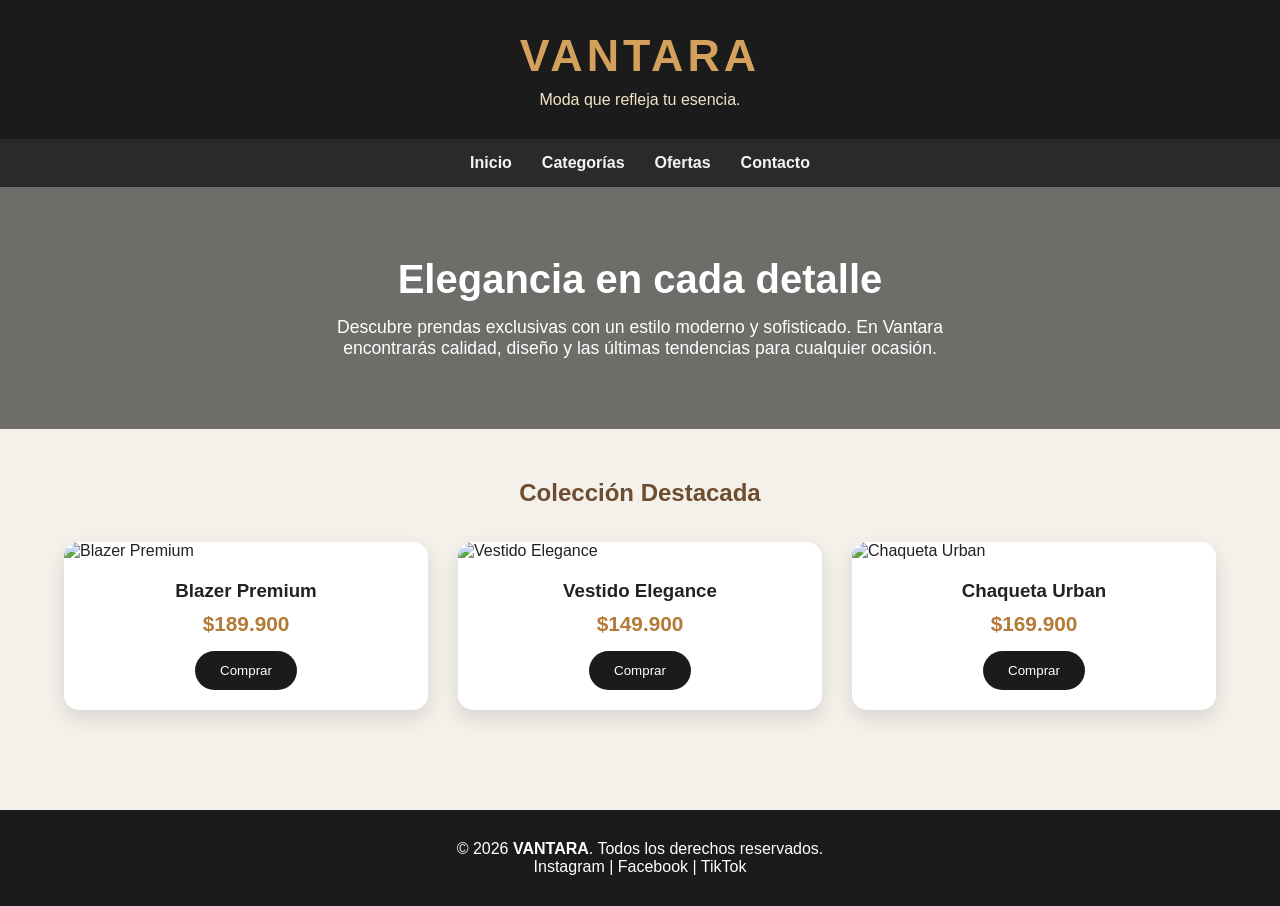
==== index.html @ 3b5fa1c0 "se crea el index inicial" ====
<!DOCTYPE html>
<html lang="es">
<head>
    <meta charset="UTF-8">
    <meta name="viewport" content="width=device-width, initial-scale=1.0">
    <title>Vantara | Tienda de Ropa Online</title>

    <style>
        *{
            margin:0;
            padding:0;
            box-sizing:border-box;
            font-family:'Segoe UI', Tahoma, Geneva, Verdana, sans-serif;
        }

        body{
            background:#f4f1eb;
            color:#222;
        }

        /* HEADER */
        header{
            background:#1b1b1b;
            color:#d4a15d;
            text-align:center;
            padding:30px;
            box-shadow:0 3px 10px rgba(0,0,0,.3);
        }

        header h1{
            font-size:2.8rem;
            letter-spacing:4px;
        }

        header p{
            color:#f2e3c6;
            margin-top:10px;
            font-size:1rem;
        }

        /* NAV */
        nav{
            background:#2a2a2a;
            padding:15px;
        }

        nav ul{
            display:flex;
            justify-content:center;
            gap:30px;
            list-style:none;
            flex-wrap:wrap;
        }

        nav a{
            color:#f5f5f5;
            text-decoration:none;
            font-weight:bold;
            transition:.3s;
        }

        nav a:hover{
            color:#d4a15d;
        }

        /* HERO */
        .hero{
            text-align:center;
            padding:70px 20px;
            background:linear-gradient(rgba(0,0,0,.55), rgba(0,0,0,.55)),
            url("https://images.unsplash.com/photo-1523381210434-271e8be1f52b?auto=format&fit=crop&w=1500&q=80");
            background-size:cover;
            background-position:center;
            color:white;
        }

        .hero h2{
            font-size:2.5rem;
            margin-bottom:15px;
        }

        .hero p{
            max-width:700px;
            margin:auto;
            font-size:1.1rem;
        }

        main{
            width:90%;
            max-width:1200px;
            margin:auto;
            padding:50px 0;
        }

        h2.titulo{
            text-align:center;
            color:#6d4c2f;
            margin-bottom:35px;
        }

        /* GRID */
        .productos{
            display:grid;
            grid-template-columns:repeat(auto-fit,minmax(280px,1fr));
            gap:30px;
        }

        article{
            background:white;
            border-radius:15px;
            overflow:hidden;
            box-shadow:0 8px 20px rgba(0,0,0,.12);
            transition:.3s;
        }

        article:hover{
            transform:translateY(-8px);
        }

        article img{
            width:100%;
            height:330px;
            object-fit:cover;
        }

        .info{
            padding:20px;
            text-align:center;
        }

        .info h3{
            margin-bottom:10px;
            color:#222;
        }

        .precio{
            font-size:1.3rem;
            color:#b47b38;
            font-weight:bold;
            margin-bottom:15px;
        }

        button{
            background:#1b1b1b;
            color:white;
            border:none;
            padding:12px 25px;
            border-radius:30px;
            cursor:pointer;
            transition:.3s;
        }

        button:hover{
            background:#b47b38;
        }

        footer{
            background:#1b1b1b;
            color:white;
            text-align:center;
            padding:30px;
            margin-top:50px;
        }

        footer a{
            color:#d4a15d;
            text-decoration:none;
            margin:0 8px;
        }

        footer a:hover{
            text-decoration:underline;
        }

        @media(max-width:768px){

            header h1{
                font-size:2.1rem;
            }

            .hero h2{
                font-size:2rem;
            }

            nav ul{
                flex-direction:column;
                gap:15px;
            }

        }
    </style>
</head>

<body>

<header>
    <h1>VANTARA</h1>
    <p>Moda que refleja tu esencia.</p>
</header>

<nav>
    <ul>
        <li><a href="#">Inicio</a></li>
        <li><a href="#">Categorías</a></li>
        <li><a href="#">Ofertas</a></li>
        <li><a href="#">Contacto</a></li>
    </ul>
</nav>

<section class="hero">
    <h2>Elegancia en cada detalle</h2>
    <p>
        Descubre prendas exclusivas con un estilo moderno y sofisticado.
        En Vantara encontrarás calidad, diseño y las últimas tendencias
        para cualquier ocasión.
    </p>
</section>

<main>

    <h2 class="titulo">Colección Destacada</h2>

    <section class="productos">

        <article>
            <img src="https://via.placeholder.com/400x500?text=Blazer+Premium" alt="Blazer Premium">

            <div class="info">
                <h3>Blazer Premium</h3>
                <p class="precio">$189.900</p>
                <button>Comprar</button>
            </div>
        </article>

        <article>
            <img src="https://via.placeholder.com/400x500?text=Vestido+Elegance" alt="Vestido Elegance">

            <div class="info">
                <h3>Vestido Elegance</h3>
                <p class="precio">$149.900</p>
                <button>Comprar</button>
            </div>
        </article>

        <article>
            <img src="https://via.placeholder.com/400x500?text=Chaqueta+Urban" alt="Chaqueta Urban">

            <div class="info">
                <h3>Chaqueta Urban</h3>
                <p class="precio">$169.900</p>
                <button>Comprar</button>
            </div>
        </article>

    </section>

</main>

<footer>
    <p>&copy; 2026 <strong>VANTARA</strong>. Todos los derechos reservados.</p>

    <p>
        Instagram |
        Facebook |
        TikTok
    </p>
</footer>

</body>
</html>
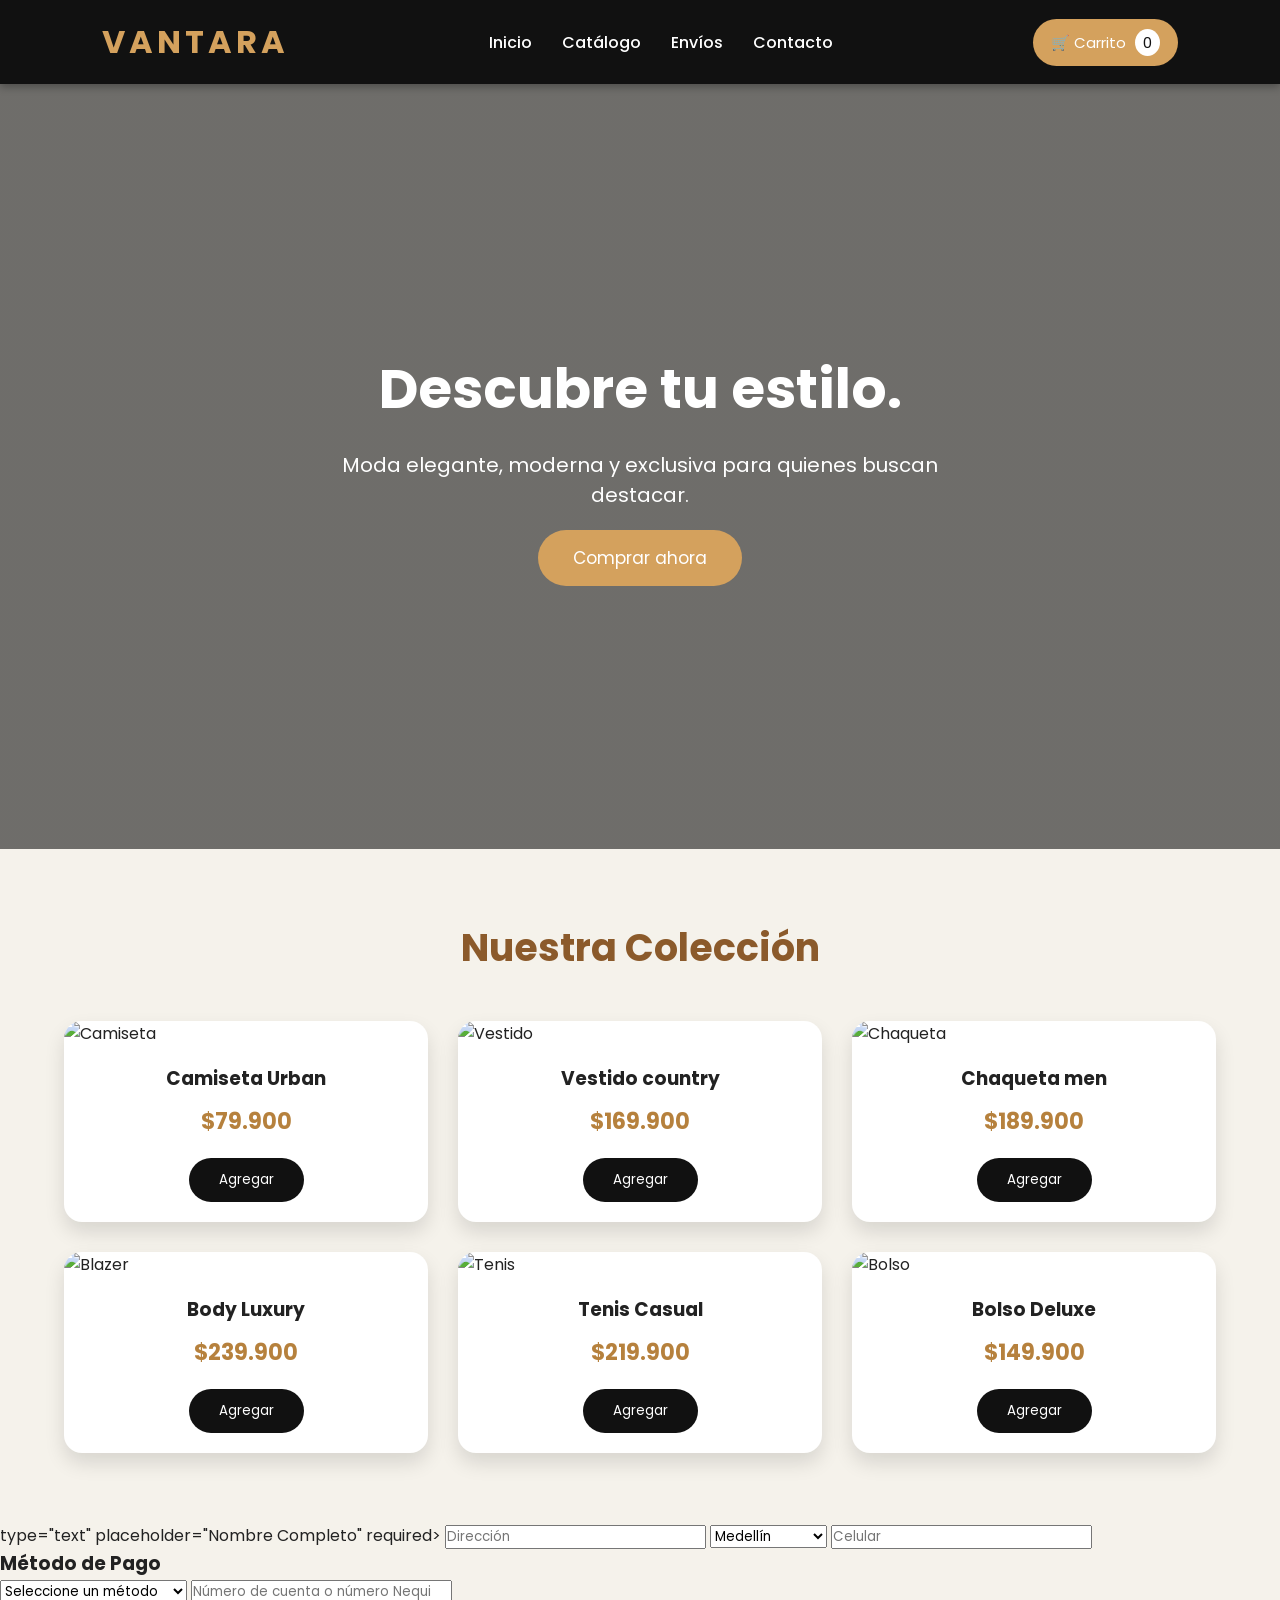
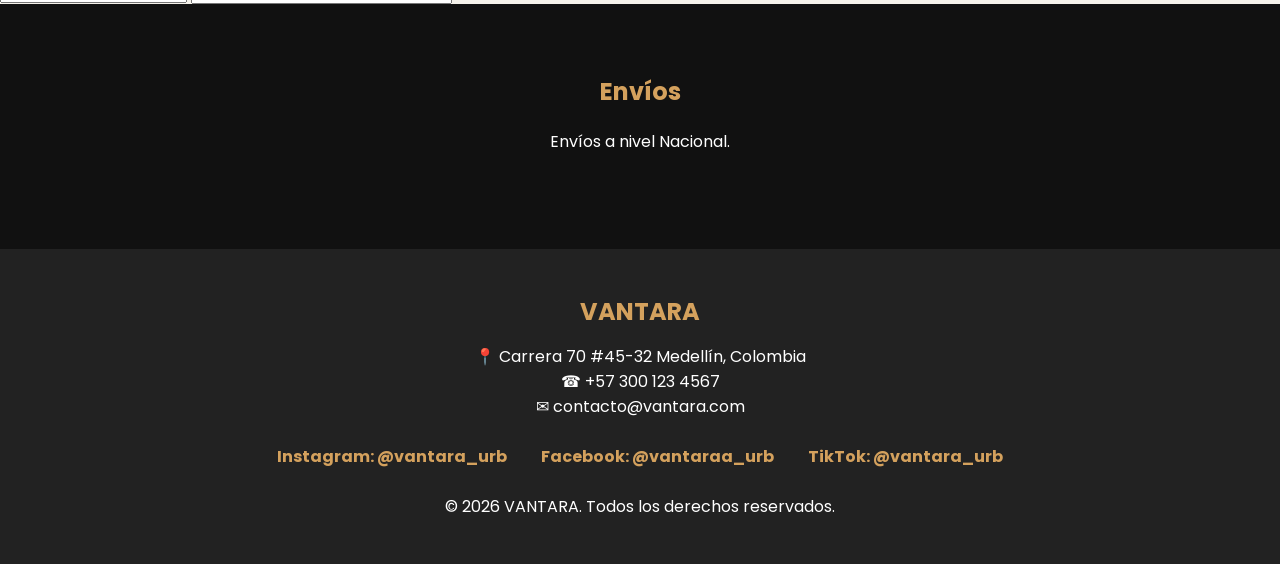
==== commit b0e8425e: "Actualización de la tienda Vantara" ====
--- a/index.html
+++ b/index.html
@@ -1,270 +1,296 @@
 <!DOCTYPE html>
 <html lang="es">
+
 <head>
     <meta charset="UTF-8">
     <meta name="viewport" content="width=device-width, initial-scale=1.0">
-    <title>Vantara | Tienda de Ropa Online</title>
-
-    <style>
-        *{
-            margin:0;
-            padding:0;
-            box-sizing:border-box;
-            font-family:'Segoe UI', Tahoma, Geneva, Verdana, sans-serif;
-        }
-
-        body{
-            background:#f4f1eb;
-            color:#222;
-        }
-
-        /* HEADER */
-        header{
-            background:#1b1b1b;
-            color:#d4a15d;
-            text-align:center;
-            padding:30px;
-            box-shadow:0 3px 10px rgba(0,0,0,.3);
-        }
-
-        header h1{
-            font-size:2.8rem;
-            letter-spacing:4px;
-        }
-
-        header p{
-            color:#f2e3c6;
-            margin-top:10px;
-            font-size:1rem;
-        }
-
-        /* NAV */
-        nav{
-            background:#2a2a2a;
-            padding:15px;
-        }
-
-        nav ul{
-            display:flex;
-            justify-content:center;
-            gap:30px;
-            list-style:none;
-            flex-wrap:wrap;
-        }
-
-        nav a{
-            color:#f5f5f5;
-            text-decoration:none;
-            font-weight:bold;
-            transition:.3s;
-        }
-
-        nav a:hover{
-            color:#d4a15d;
-        }
-
-        /* HERO */
-        .hero{
-            text-align:center;
-            padding:70px 20px;
-            background:linear-gradient(rgba(0,0,0,.55), rgba(0,0,0,.55)),
-            url("https://images.unsplash.com/photo-1523381210434-271e8be1f52b?auto=format&fit=crop&w=1500&q=80");
-            background-size:cover;
-            background-position:center;
-            color:white;
-        }
-
-        .hero h2{
-            font-size:2.5rem;
-            margin-bottom:15px;
-        }
-
-        .hero p{
-            max-width:700px;
-            margin:auto;
-            font-size:1.1rem;
-        }
-
-        main{
-            width:90%;
-            max-width:1200px;
-            margin:auto;
-            padding:50px 0;
-        }
-
-        h2.titulo{
-            text-align:center;
-            color:#6d4c2f;
-            margin-bottom:35px;
-        }
-
-        /* GRID */
-        .productos{
-            display:grid;
-            grid-template-columns:repeat(auto-fit,minmax(280px,1fr));
-            gap:30px;
-        }
-
-        article{
-            background:white;
-            border-radius:15px;
-            overflow:hidden;
-            box-shadow:0 8px 20px rgba(0,0,0,.12);
-            transition:.3s;
-        }
-
-        article:hover{
-            transform:translateY(-8px);
-        }
-
-        article img{
-            width:100%;
-            height:330px;
-            object-fit:cover;
-        }
-
-        .info{
-            padding:20px;
-            text-align:center;
-        }
-
-        .info h3{
-            margin-bottom:10px;
-            color:#222;
-        }
-
-        .precio{
-            font-size:1.3rem;
-            color:#b47b38;
-            font-weight:bold;
-            margin-bottom:15px;
-        }
-
-        button{
-            background:#1b1b1b;
-            color:white;
-            border:none;
-            padding:12px 25px;
-            border-radius:30px;
-            cursor:pointer;
-            transition:.3s;
-        }
-
-        button:hover{
-            background:#b47b38;
-        }
-
-        footer{
-            background:#1b1b1b;
-            color:white;
-            text-align:center;
-            padding:30px;
-            margin-top:50px;
-        }
-
-        footer a{
-            color:#d4a15d;
-            text-decoration:none;
-            margin:0 8px;
-        }
-
-        footer a:hover{
-            text-decoration:underline;
-        }
-
-        @media(max-width:768px){
-
-            header h1{
-                font-size:2.1rem;
-            }
-
-            .hero h2{
-                font-size:2rem;
-            }
-
-            nav ul{
-                flex-direction:column;
-                gap:15px;
-            }
-
-        }
-    </style>
+    <title>VANTARA | Moda Online</title>
+
+    <link rel="stylesheet" href="estilos.css">
+
+    <link rel="preconnect" href="https://fonts.googleapis.com">
+    <link href="https://fonts.googleapis.com/css2?family=Poppins:wght@300;500;700&display=swap" rel="stylesheet">
+
+    <script src="script.js" defer></script>
+
 </head>
 
 <body>
 
-<header>
-    <h1>VANTARA</h1>
-    <p>Moda que refleja tu esencia.</p>
-</header>
-
-<nav>
-    <ul>
-        <li><a href="#">Inicio</a></li>
-        <li><a href="#">Categorías</a></li>
-        <li><a href="#">Ofertas</a></li>
-        <li><a href="#">Contacto</a></li>
-    </ul>
-</nav>
-
-<section class="hero">
-    <h2>Elegancia en cada detalle</h2>
-    <p>
-        Descubre prendas exclusivas con un estilo moderno y sofisticado.
-        En Vantara encontrarás calidad, diseño y las últimas tendencias
-        para cualquier ocasión.
-    </p>
-</section>
-
-<main>
-
-    <h2 class="titulo">Colección Destacada</h2>
-
-    <section class="productos">
-
-        <article>
-            <img src="https://via.placeholder.com/400x500?text=Blazer+Premium" alt="Blazer Premium">
-
-            <div class="info">
-                <h3>Blazer Premium</h3>
-                <p class="precio">$189.900</p>
-                <button>Comprar</button>
-            </div>
-        </article>
-
-        <article>
-            <img src="https://via.placeholder.com/400x500?text=Vestido+Elegance" alt="Vestido Elegance">
-
-            <div class="info">
-                <h3>Vestido Elegance</h3>
-                <p class="precio">$149.900</p>
-                <button>Comprar</button>
-            </div>
-        </article>
-
-        <article>
-            <img src="https://via.placeholder.com/400x500?text=Chaqueta+Urban" alt="Chaqueta Urban">
-
-            <div class="info">
-                <h3>Chaqueta Urban</h3>
-                <p class="precio">$169.900</p>
-                <button>Comprar</button>
-            </div>
-        </article>
+    <!-- HEADER -->
+
+    <header>
+
+        <div class="logo">
+            <h1>VANTARA</h1>
+        </div>
+
+        <nav>
+
+            <a href="#">Inicio</a>
+            <a href="#catalogo">Catálogo</a>
+            <a href="#envios">Envíos</a>
+            <a href="#contacto">Contacto</a>
+
+        </nav>
+
+        <button id="btnCarrito">
+
+            🛒 Carrito
+            <span id="contador">0</span>
+
+        </button>
+
+    </header>
+
+    <!-- HERO -->
+
+    <section class="hero">
+
+        <div class="hero-texto">
+
+            <h2>Descubre tu estilo.</h2>
+
+            <p>
+
+                Moda elegante, moderna y exclusiva para quienes buscan destacar.
+
+            </p>
+
+            <a href="#catalogo">
+
+                <button>Comprar ahora</button>
+
+            </a>
+
+        </div>
 
     </section>
 
-</main>
-
-<footer>
-    <p>&copy; 2026 <strong>VANTARA</strong>. Todos los derechos reservados.</p>
-
-    <p>
-        Instagram |
-        Facebook |
-        TikTok
-    </p>
-</footer>
+    <!-- CATÁLOGO -->
+
+    <main id="catalogo">
+
+        <h2>Nuestra Colección</h2>
+
+        <section class="productos">
+
+            <!-- Producto -->
+
+            <article class="producto">
+
+                <img src="https://images.unsplash.com/photo-1521572267360-ee0c2909d518?w=600" alt="Camiseta">
+
+                <h3>Camiseta Urban</h3>
+
+                <p>$79.900</p>
+
+                <button onclick="agregarCarrito('Camiseta Urban',79900)">
+                    Agregar
+                </button>
+
+            </article>
+
+            <article class="producto">
+
+                <img src="https://images.unsplash.com/photo-1515886657613-9f3515b0c78f?w=600" alt="Vestido">
+
+                <h3>Vestido country</h3>
+
+                <p>$169.900</p>
+
+                <button onclick="agregarCarrito('Vestido country',169900)">
+                    Agregar
+                </button>
+
+            </article>
+
+            <article class="producto">
+
+                <img src="https://images.unsplash.com/photo-1541099649105-f69ad21f3246?w=600" alt="Chaqueta">
+
+                <h3>Chaqueta men</h3>
+
+                <p>$189.900</p>
+
+                <button onclick="agregarCarrito('Chaqueta men',189900)">
+                    Agregar
+                </button>
+
+            </article>
+
+            <article class="producto">
+
+                <img src="https://images.unsplash.com/photo-1496747611176-843222e1e57c?w=600" alt="Blazer">
+
+                <h3>Body Luxury</h3>
+
+                <p>$239.900</p>
+
+                <button onclick="agregarCarrito('Body Luxury',239900)">
+                    Agregar
+                </button>
+
+            </article>
+
+            <article class="producto">
+
+                <img src="https://images.unsplash.com/photo-1529139574466-a303027c1d8b?w=600" alt="Tenis">
+
+                <h3>Tenis Casual</h3>
+
+                <p>$219.900</p>
+
+                <button onclick="agregarCarrito('Tenis Casual',219900)">
+                    Agregar
+                </button>
+
+            </article>
+
+            <article class="producto">
+
+                <img src="https://images.unsplash.com/photo-1542291026-7eec264c27ff?w=600" alt="Bolso">
+
+                <h3>Bolso Deluxe</h3>
+
+                <p>$149.900</p>
+
+                <button onclick="agregarCarrito('Bolso Deluxe',149900)">
+                    Agregar
+                </button>
+
+            </article>
+
+        </section>
+
+    </main>
+
+    <!-- CARRITO -->
+
+    <aside id="carrito">
+
+        <h2>Carrito de Compras</h2>
+
+        <div id="listaCarrito"></div>
+
+        <h3>
+
+            Total:
+            <span id="total">$0</span>
+
+        </h3>
+
+        <button onclick="abrirCompra()">
+
+            Finalizar Compra
+
+        </button>
+
+    </aside>
+
+
+                    type="text"
+                    placeholder="Nombre Completo"
+                    required>
+
+                <input
+                    type="text"
+                    placeholder="Dirección">
+
+                <select>
+
+                    <option>Medellín</option>
+                    <option>Bogotá</option>
+                    <option>Cali</option>
+                    <option>Barranquilla</option>
+                    <option>Cartagena</option>
+                    <option>Pereira</option>
+                    <option>Manizales</option>
+                    <option>Bucaramanga</option>
+
+                </select>
+
+                <input
+                    type="tel"
+                    placeholder="Celular">
+
+
+<h3>Método de Pago</h3>
+
+<select id="metodoPago" required>
+    <option value="">Seleccione un método</option>
+    <option value="Tarjeta">Tarjeta Débito / Crédito</option>
+    <option value="Nequi">Nequi</option>
+    <option value="PSE">PSE</option>
+</select>
+
+<input
+    type="text"
+    id="numeroCuenta"
+    placeholder="Número de cuenta o número Nequi"
+    required>
+
+    <!-- ENVÍOS -->
+
+    <section id="envios">
+
+        <h2>Envíos</h2>
+
+        <p>
+
+            Envíos a nivel Nacional.
+
+        </p>
+
+        <ul>
+
+    </section>
+
+    <!-- FOOTER -->
+
+    <footer id="contacto">
+
+        <h2>VANTARA</h2>
+
+        <p>
+
+            📍 Carrera 70 #45-32
+
+            Medellín, Colombia
+
+        </p>
+
+        <p>
+
+            ☎ +57 300 123 4567
+
+        </p>
+
+        <p>
+
+            ✉ contacto@vantara.com
+
+        </p>
+
+        <div class="redes">
+
+            <a href="#">Instagram: @vantara_urb</a>
+
+            <a href="#">Facebook: @vantaraa_urb</a>
+
+            <a href="#">TikTok: @vantara_urb</a>
+
+        </div>
+
+        <p>
+
+            © 2026 VANTARA.
+            Todos los derechos reservados.
+
+        </p>
+
+    </footer>
 
 </body>
+
 </html>
--- a/estilos.css
+++ b/estilos.css
@@ -0,0 +1,530 @@
+/* ==========================
+   ESTILOS GENERALES
+========================== */
+
+*{
+    margin:0;
+    padding:0;
+    box-sizing:border-box;
+    font-family:'Poppins',sans-serif;
+}
+
+html{
+    scroll-behavior:smooth;
+}
+
+body{
+    background:#f5f2eb;
+    color:#222;
+}
+
+/*=========================
+HEADER
+=========================*/
+
+header{
+    width:100%;
+    background:#111;
+    color:#d4a15d;
+    display:flex;
+    justify-content:space-between;
+    align-items:center;
+    padding:18px 8%;
+    position:sticky;
+    top:0;
+    z-index:999;
+    box-shadow:0 3px 8px rgba(0,0,0,.3);
+}
+
+.logo h1{
+    letter-spacing:4px;
+    font-size:32px;
+}
+
+nav{
+    display:flex;
+    gap:30px;
+}
+
+nav a{
+    color:white;
+    text-decoration:none;
+    transition:.3s;
+    font-weight:500;
+}
+
+nav a:hover{
+    color:#d4a15d;
+}
+
+/*=========================
+BOTON CARRITO
+=========================*/
+
+#btnCarrito{
+    background:#d4a15d;
+    color:white;
+    border:none;
+    padding:12px 18px;
+    border-radius:30px;
+    cursor:pointer;
+    font-size:15px;
+    transition:.3s;
+}
+
+#btnCarrito:hover{
+    background:#b6813d;
+}
+
+#contador{
+    background:white;
+    color:#111;
+    padding:3px 8px;
+    border-radius:50%;
+    margin-left:5px;
+}
+
+/*=========================
+HERO
+=========================*/
+
+.hero{
+
+    height:85vh;
+
+    background:
+    linear-gradient(rgba(0,0,0,.55),rgba(0,0,0,.55)),
+    url("https://images.unsplash.com/photo-1441986300917-64674bd600d8?w=1600");
+
+    background-size:cover;
+    background-position:center;
+
+    display:flex;
+    justify-content:center;
+    align-items:center;
+
+    text-align:center;
+
+    color:white;
+
+}
+
+.hero h2{
+    font-size:55px;
+}
+
+.hero p{
+    margin:20px auto;
+    max-width:650px;
+    font-size:20px;
+}
+
+.hero button{
+
+    background:#d4a15d;
+    color:white;
+
+    border:none;
+
+    padding:15px 35px;
+
+    border-radius:40px;
+
+    cursor:pointer;
+
+    transition:.3s;
+
+    font-size:17px;
+
+}
+
+.hero button:hover{
+
+    transform:scale(1.05);
+
+}
+
+/*=========================
+CATALOGO
+=========================*/
+
+main{
+
+    width:90%;
+
+    margin:auto;
+
+    padding:70px 0;
+
+}
+
+main h2{
+
+    text-align:center;
+
+    margin-bottom:45px;
+
+    color:#8b5a2b;
+
+    font-size:38px;
+
+}
+
+.productos{
+
+    display:grid;
+
+    grid-template-columns:repeat(auto-fit,minmax(280px,1fr));
+
+    gap:30px;
+
+}
+
+.producto{
+
+    background:white;
+
+    border-radius:18px;
+
+    overflow:hidden;
+
+    box-shadow:0 10px 20px rgba(0,0,0,.12);
+
+    transition:.4s;
+
+}
+
+.producto:hover{
+
+    transform:translateY(-8px);
+
+}
+
+.producto img{
+
+    width:100%;
+
+    height:360px;
+
+    object-fit:cover;
+
+}
+
+.producto h3{
+
+    margin-top:18px;
+
+    text-align:center;
+
+}
+
+.producto p{
+
+    text-align:center;
+
+    color:#b6813d;
+
+    font-weight:bold;
+
+    font-size:22px;
+
+    margin:12px;
+
+}
+
+.producto button{
+
+    display:block;
+
+    margin:20px auto;
+
+    background:#111;
+
+    color:white;
+
+    border:none;
+
+    padding:12px 30px;
+
+    border-radius:30px;
+
+    cursor:pointer;
+
+    transition:.3s;
+
+}
+
+.producto button:hover{
+
+    background:#d4a15d;
+
+}
+
+/*=========================
+CARRITO
+=========================*/
+
+#carrito{
+
+    position:fixed;
+
+    top:0;
+
+    right:-420px;
+
+    width:380px;
+
+    height:100%;
+
+    background:white;
+
+    box-shadow:-5px 0 20px rgba(0,0,0,.2);
+
+    padding:25px;
+
+    overflow:auto;
+
+    transition:.4s;
+
+    z-index:1000;
+
+}
+
+#carrito h2{
+
+    margin-bottom:20px;
+
+}
+
+#listaCarrito{
+
+    margin-bottom:20px;
+
+}
+
+#carrito button{
+
+    width:100%;
+
+    padding:14px;
+
+    border:none;
+
+    background:#111;
+
+    color:white;
+
+    border-radius:10px;
+
+    cursor:pointer;
+
+}
+
+/*=========================
+MODAL
+=========================*/
+
+#modalCompra{
+
+    position:fixed;
+
+    inset:0;
+
+    background:rgba(0,0,0,.7);
+
+    display:none;
+
+    justify-content:center;
+
+    align-items:center;
+
+    z-index:2000;
+
+}
+
+.contenedorModal{
+
+    background:white;
+
+    width:500px;
+
+    max-width:90%;
+
+    padding:35px;
+
+    border-radius:15px;
+
+}
+
+.contenedorModal h2{
+
+    text-align:center;
+
+    margin-bottom:25px;
+
+}
+
+.contenedorModal form{
+
+    display:flex;
+
+    flex-direction:column;
+
+    gap:15px;
+
+}
+
+.contenedorModal input,
+.contenedorModal select{
+
+    padding:12px;
+
+    border:1px solid #ccc;
+
+    border-radius:8px;
+
+}
+
+.contenedorModal button{
+
+    padding:14px;
+
+    background:#d4a15d;
+
+    color:white;
+
+    border:none;
+
+    border-radius:8px;
+
+    cursor:pointer;
+
+}
+
+/*=========================
+ENVIOS
+=========================*/
+
+#envios{
+
+    background:#111;
+
+    color:white;
+
+    text-align:center;
+
+    padding:70px 20px;
+
+}
+
+#envios h2{
+
+    color:#d4a15d;
+
+    margin-bottom:20px;
+
+}
+
+#envios ul{
+
+    margin-top:25px;
+
+    list-style:none;
+
+    display:grid;
+
+    grid-template-columns:repeat(auto-fit,minmax(170px,1fr));
+
+    gap:10px;
+
+}
+
+/*=========================
+FOOTER
+=========================*/
+
+footer{
+
+    background:#222;
+
+    color:white;
+
+    text-align:center;
+
+    padding:45px 20px;
+
+}
+
+footer h2{
+
+    color:#d4a15d;
+
+    margin-bottom:15px;
+
+}
+
+.redes{
+
+    margin:25px 0;
+
+}
+
+.redes a{
+
+    color:#d4a15d;
+
+    margin:0 15px;
+
+    text-decoration:none;
+
+    font-weight:bold;
+
+}
+
+.redes a:hover{
+
+    text-decoration:underline;
+
+}
+
+/*=========================
+RESPONSIVE
+=========================*/
+
+@media(max-width:768px){
+
+header{
+
+flex-direction:column;
+
+gap:15px;
+
+}
+
+nav{
+
+flex-wrap:wrap;
+
+justify-content:center;
+
+}
+
+.hero h2{
+
+font-size:38px;
+
+}
+
+.hero p{
+
+font-size:18px;
+
+}
+
+#carrito{
+
+width:100%;
+
+}
+
+}
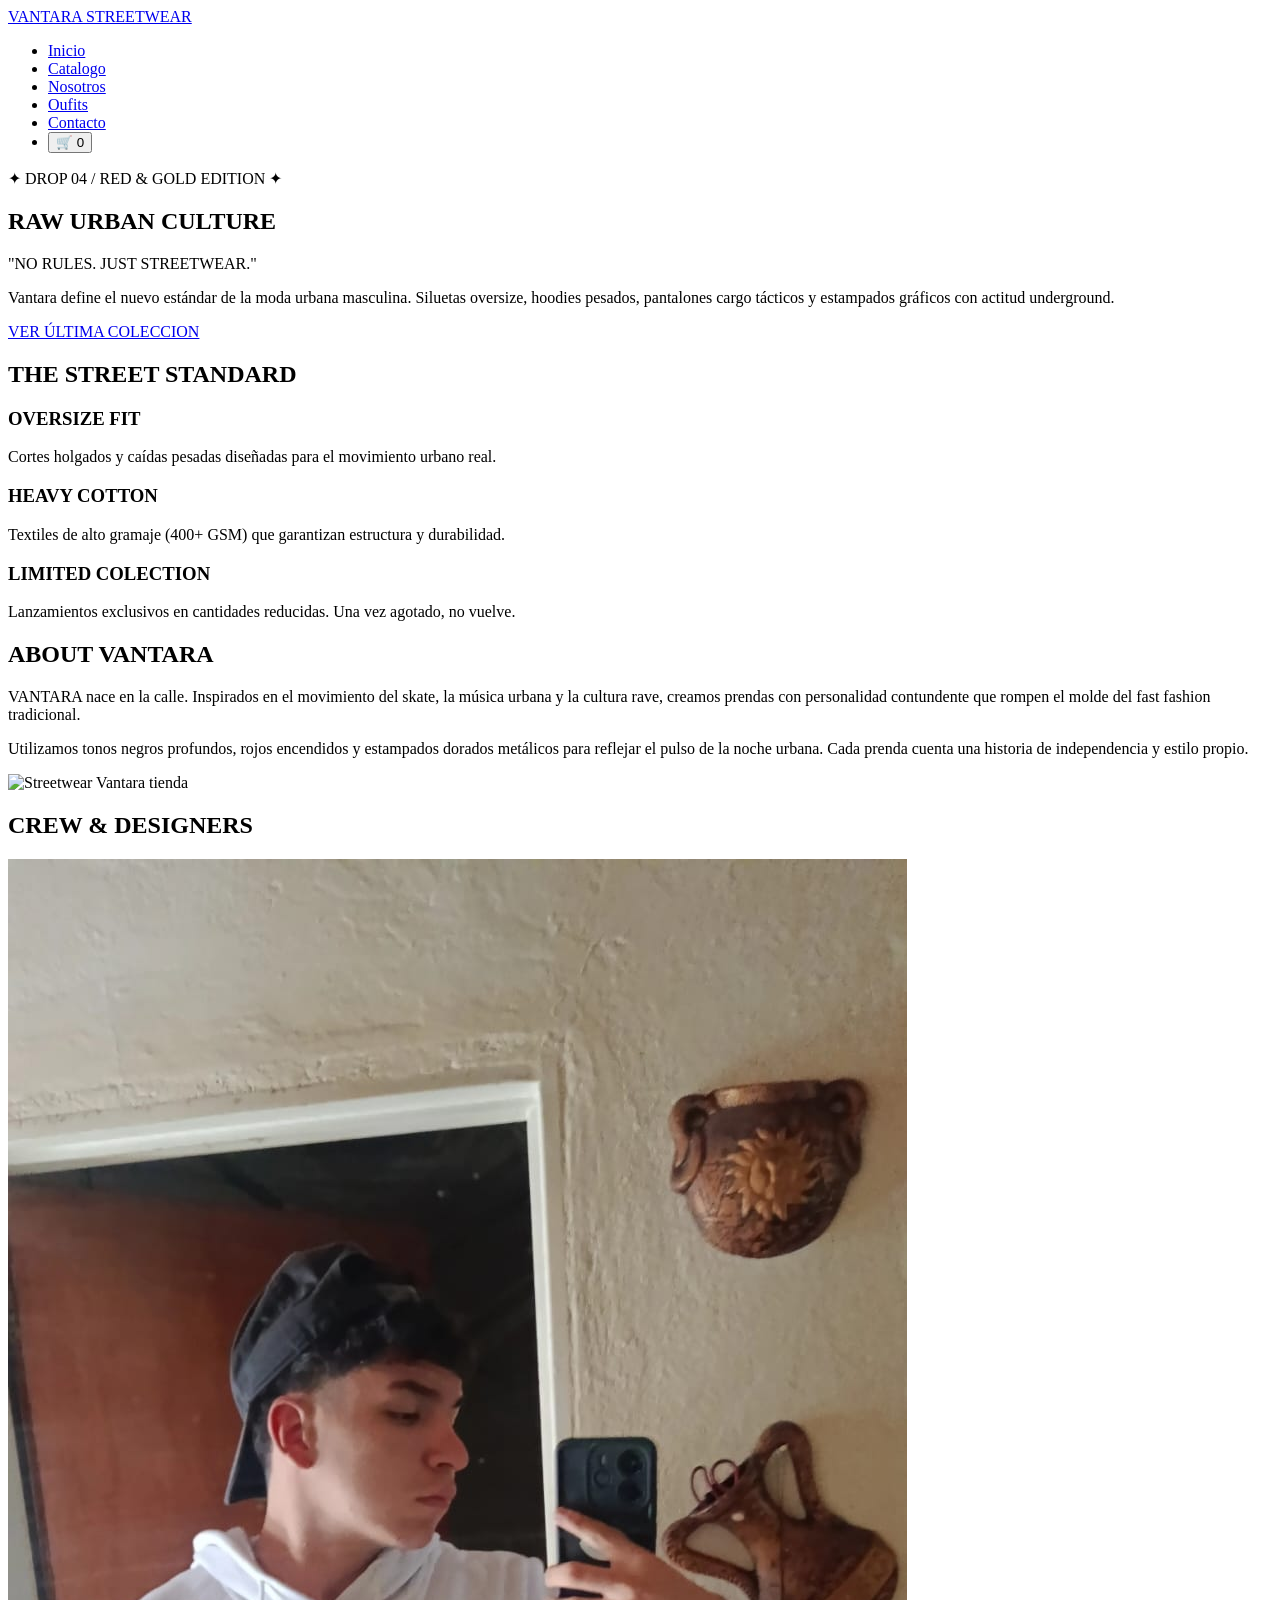
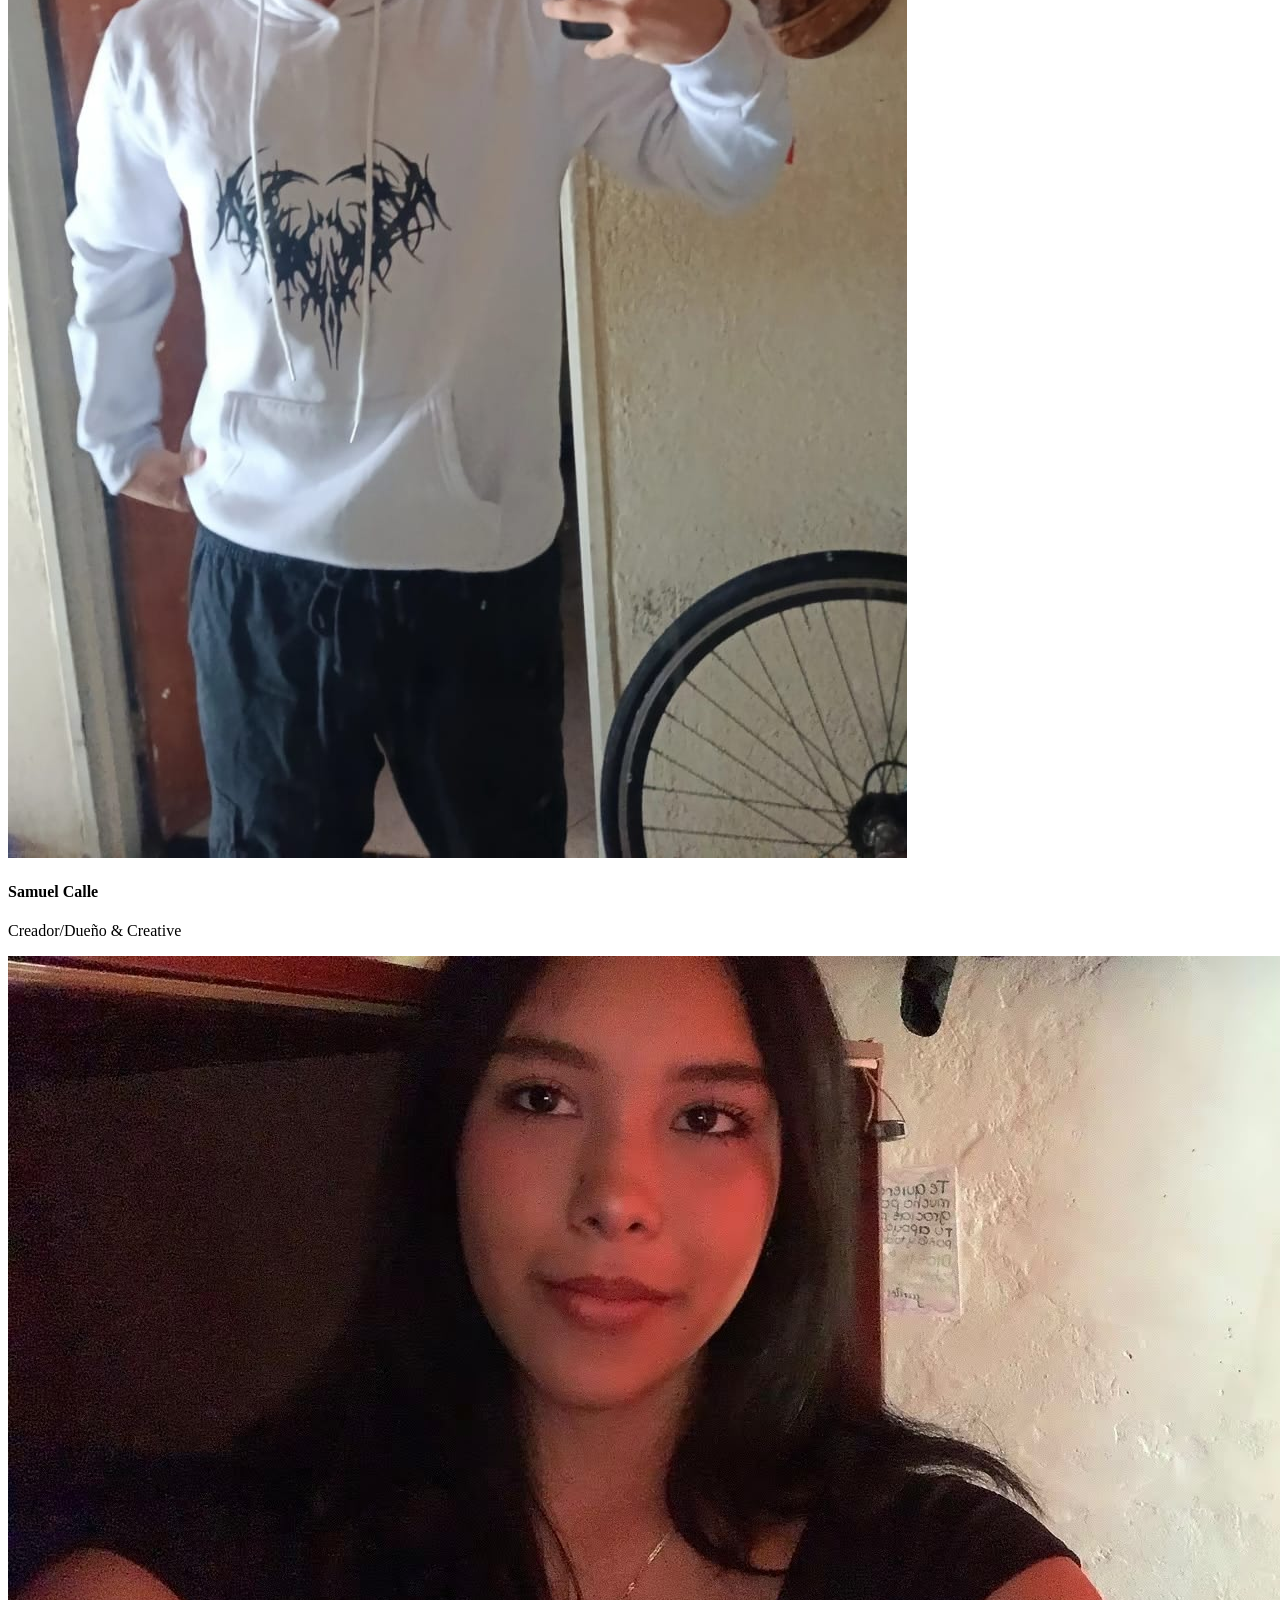
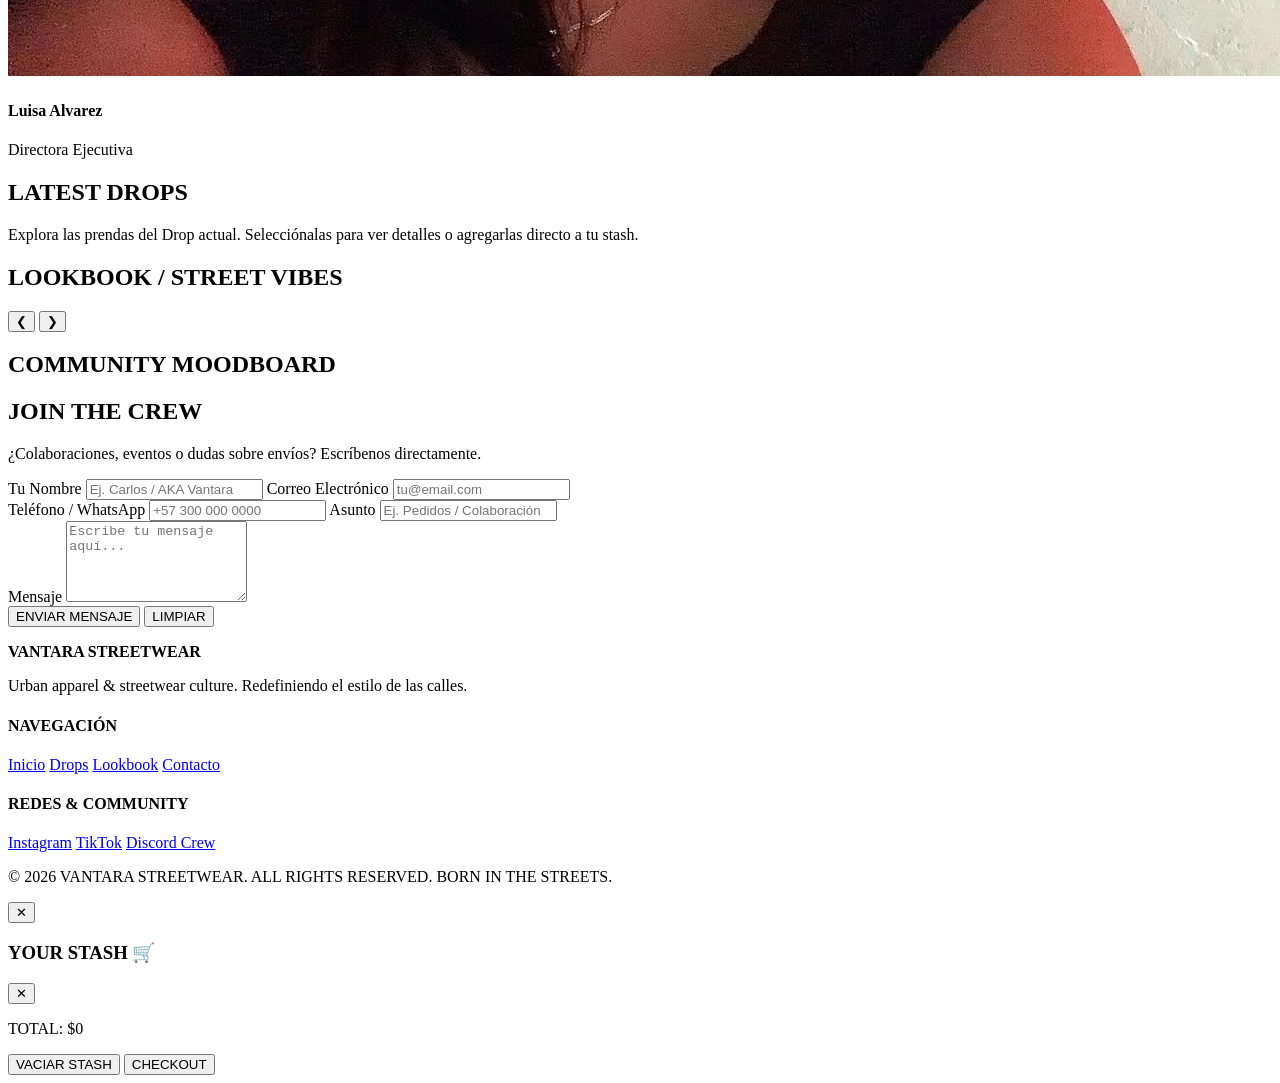
==== commit cf40a918: "Add files via upload ultimo cambio" ====
--- a/index.html
+++ b/index.html
@@ -1,296 +1,241 @@
-<!DOCTYPE html>
-<html lang="es">
-
-<head>
-    <meta charset="UTF-8">
-    <meta name="viewport" content="width=device-width, initial-scale=1.0">
-    <title>VANTARA | Moda Online</title>
-
-    <link rel="stylesheet" href="estilos.css">
-
-    <link rel="preconnect" href="https://fonts.googleapis.com">
-    <link href="https://fonts.googleapis.com/css2?family=Poppins:wght@300;500;700&display=swap" rel="stylesheet">
-
-    <script src="script.js" defer></script>
-
-</head>
-
-<body>
-
-    <!-- HEADER -->
-
-    <header>
-
-        <div class="logo">
-            <h1>VANTARA</h1>
-        </div>
-
-        <nav>
-
-            <a href="#">Inicio</a>
-            <a href="#catalogo">Catálogo</a>
-            <a href="#envios">Envíos</a>
-            <a href="#contacto">Contacto</a>
-
-        </nav>
-
-        <button id="btnCarrito">
-
-            🛒 Carrito
-            <span id="contador">0</span>
-
-        </button>
-
-    </header>
-
-    <!-- HERO -->
-
-    <section class="hero">
-
-        <div class="hero-texto">
-
-            <h2>Descubre tu estilo.</h2>
-
-            <p>
-
-                Moda elegante, moderna y exclusiva para quienes buscan destacar.
-
-            </p>
-
-            <a href="#catalogo">
-
-                <button>Comprar ahora</button>
-
-            </a>
-
-        </div>
-
-    </section>
-
-    <!-- CATÁLOGO -->
-
-    <main id="catalogo">
-
-        <h2>Nuestra Colección</h2>
-
-        <section class="productos">
-
-            <!-- Producto -->
-
-            <article class="producto">
-
-                <img src="https://images.unsplash.com/photo-1521572267360-ee0c2909d518?w=600" alt="Camiseta">
-
-                <h3>Camiseta Urban</h3>
-
-                <p>$79.900</p>
-
-                <button onclick="agregarCarrito('Camiseta Urban',79900)">
-                    Agregar
-                </button>
-
-            </article>
-
-            <article class="producto">
-
-                <img src="https://images.unsplash.com/photo-1515886657613-9f3515b0c78f?w=600" alt="Vestido">
-
-                <h3>Vestido country</h3>
-
-                <p>$169.900</p>
-
-                <button onclick="agregarCarrito('Vestido country',169900)">
-                    Agregar
-                </button>
-
-            </article>
-
-            <article class="producto">
-
-                <img src="https://images.unsplash.com/photo-1541099649105-f69ad21f3246?w=600" alt="Chaqueta">
-
-                <h3>Chaqueta men</h3>
-
-                <p>$189.900</p>
-
-                <button onclick="agregarCarrito('Chaqueta men',189900)">
-                    Agregar
-                </button>
-
-            </article>
-
-            <article class="producto">
-
-                <img src="https://images.unsplash.com/photo-1496747611176-843222e1e57c?w=600" alt="Blazer">
-
-                <h3>Body Luxury</h3>
-
-                <p>$239.900</p>
-
-                <button onclick="agregarCarrito('Body Luxury',239900)">
-                    Agregar
-                </button>
-
-            </article>
-
-            <article class="producto">
-
-                <img src="https://images.unsplash.com/photo-1529139574466-a303027c1d8b?w=600" alt="Tenis">
-
-                <h3>Tenis Casual</h3>
-
-                <p>$219.900</p>
-
-                <button onclick="agregarCarrito('Tenis Casual',219900)">
-                    Agregar
-                </button>
-
-            </article>
-
-            <article class="producto">
-
-                <img src="https://images.unsplash.com/photo-1542291026-7eec264c27ff?w=600" alt="Bolso">
-
-                <h3>Bolso Deluxe</h3>
-
-                <p>$149.900</p>
-
-                <button onclick="agregarCarrito('Bolso Deluxe',149900)">
-                    Agregar
-                </button>
-
-            </article>
-
-        </section>
-
-    </main>
-
-    <!-- CARRITO -->
-
-    <aside id="carrito">
-
-        <h2>Carrito de Compras</h2>
-
-        <div id="listaCarrito"></div>
-
-        <h3>
-
-            Total:
-            <span id="total">$0</span>
-
-        </h3>
-
-        <button onclick="abrirCompra()">
-
-            Finalizar Compra
-
-        </button>
-
-    </aside>
-
-
-                    type="text"
-                    placeholder="Nombre Completo"
-                    required>
-
-                <input
-                    type="text"
-                    placeholder="Dirección">
-
-                <select>
-
-                    <option>Medellín</option>
-                    <option>Bogotá</option>
-                    <option>Cali</option>
-                    <option>Barranquilla</option>
-                    <option>Cartagena</option>
-                    <option>Pereira</option>
-                    <option>Manizales</option>
-                    <option>Bucaramanga</option>
-
-                </select>
-
-                <input
-                    type="tel"
-                    placeholder="Celular">
-
-
-<h3>Método de Pago</h3>
-
-<select id="metodoPago" required>
-    <option value="">Seleccione un método</option>
-    <option value="Tarjeta">Tarjeta Débito / Crédito</option>
-    <option value="Nequi">Nequi</option>
-    <option value="PSE">PSE</option>
-</select>
-
-<input
-    type="text"
-    id="numeroCuenta"
-    placeholder="Número de cuenta o número Nequi"
-    required>
-
-    <!-- ENVÍOS -->
-
-    <section id="envios">
-
-        <h2>Envíos</h2>
-
-        <p>
-
-            Envíos a nivel Nacional.
-
-        </p>
-
-        <ul>
-
-    </section>
-
-    <!-- FOOTER -->
-
-    <footer id="contacto">
-
-        <h2>VANTARA</h2>
-
-        <p>
-
-            📍 Carrera 70 #45-32
-
-            Medellín, Colombia
-
-        </p>
-
-        <p>
-
-            ☎ +57 300 123 4567
-
-        </p>
-
-        <p>
-
-            ✉ contacto@vantara.com
-
-        </p>
-
-        <div class="redes">
-
-            <a href="#">Instagram: @vantara_urb</a>
-
-            <a href="#">Facebook: @vantaraa_urb</a>
-
-            <a href="#">TikTok: @vantara_urb</a>
-
-        </div>
-
-        <p>
-
-            © 2026 VANTARA.
-            Todos los derechos reservados.
-
-        </p>
-
-    </footer>
-
-</body>
-
+<!DOCTYPE html>
+<html lang="es">
+<head>
+  <meta charset="UTF-8">
+  <meta name="viewport" content="width=device-width, initial-scale=1.0">
+  <title>VANTARA | Streetwear & Urban Menswear</title>
+  <link rel="stylesheet" href="Untitled-1.css">
+  <link rel="preconnect" href="https://fonts.googleapis.com">
+  <link rel="preconnect" href="https://fonts.gstatic.com" crossorigin>
+  <link href="https://fonts.googleapis.com/css2?family=Anton&family=Space+Grotesk:wght@400;600;700&display=swap" rel="stylesheet">
+</head>
+<body>
+
+  <!-- HEADER / NAV -->
+  <header class="site-header">
+    <div class="header-inner">
+      <a href="#inicio" class="brand" data-link>
+        <span class="brand-logo"></span>
+        <span class="brand-name">VANTARA</span>
+        <span class="brand-tag">STREETWEAR</span>
+      </a>
+
+      <nav class="main-nav" aria-label="Menú principal">
+        <ul class="nav-list">
+          <li><a href="#inicio" class="nav-link" data-link>Inicio</a></li>
+          <li><a href="#productos" class="nav-link" data-link>Catalogo</a></li>
+          <li><a href="#nosotros" class="nav-link" data-link>Nosotros</a></li>
+          <li><a href="#galeria" class="nav-link" data-link>Oufits</a></li>
+          <li><a href="#contacto" class="nav-link" data-link>Contacto</a></li>
+          <li>
+            <button id="cart-toggle" class="cart-btn" aria-label="Abrir carrito">
+              <span class="cart-icon">🛒</span>
+              <span id="cart-count" class="cart-count">0</span>
+            </button>
+          </li>
+        </ul>
+      </nav>
+    </div>
+  </header>
+
+  <main>
+    <!-- SECCIÓN INICIO / HERO -->
+    <section id="inicio" class="page active">
+      <div class="hero">
+        <div class="hero-overlay"></div>
+        <div class="hero-content">
+          <p class="hero-kicker">✦ DROP 04 / RED & GOLD EDITION ✦</p>
+          <h1 class="hero-title">RAW URBAN <span>CULTURE</span></h1>
+          <p class="hero-slogan">"NO RULES. JUST STREETWEAR."</p>
+          <p class="hero-intro">
+            Vantara define el nuevo estándar de la moda urbana masculina. Siluetas oversize, hoodies pesados, 
+            pantalones cargo tácticos y estampados gráficos con actitud underground.
+          </p>
+          <a href="#productos" class="btn btn-cta" data-link>VER ÚLTIMA COLECCION</a>
+        </div>
+      </div>
+
+      <div class="wrap section">
+        <h2 class="section-title">THE STREET STANDARD</h2>
+        <div class="feature-row">
+          <div class="feature-card">
+            <span class="feature-ico"></span>
+            <h3>OVERSIZE FIT</h3>
+            <p>Cortes holgados y caídas pesadas diseñadas para el movimiento urbano real.</p>
+          </div>
+          <div class="feature-card">
+            <span class="feature-ico"></span>
+            <h3>HEAVY COTTON</h3>
+            <p>Textiles de alto gramaje (400+ GSM) que garantizan estructura y durabilidad.</p>
+          </div>
+          <div class="feature-card">
+            <span class="feature-ico"></span>
+            <h3>LIMITED COLECTION</h3>
+            <p>Lanzamientos exclusivos en cantidades reducidas. Una vez agotado, no vuelve.</p>
+          </div>
+        </div>
+      </div>
+    </section>
+
+    <!-- SECCIÓN CULTURA / NOSOTROS -->
+    <section id="nosotros" class="page">
+      <div class="wrap section">
+        <h2 class="section-title">ABOUT VANTARA</h2>
+
+        <div class="about-grid">
+          <div class="about-text">
+            <p>
+              VANTARA nace en la calle. Inspirados en el movimiento del skate, la música urbana y la cultura rave,
+              creamos prendas con personalidad contundente que rompen el molde del fast fashion tradicional.
+            </p>
+            <p>
+              Utilizamos tonos negros profundos, rojos encendidos y estampados dorados metálicos para reflejar el pulso 
+              de la noche urbana. Cada prenda cuenta una historia de independencia y estilo propio.
+            </p>
+          </div>
+          <img class="about-photo"
+               src="https://encrypted-tbn0.gstatic.com/images?q=tbn:ANd9GcQJug5aH1Zxm3M5BQD3cj4qCCcM-O2xzW39tunj4x172A&s"
+               alt="Streetwear Vantara tienda">
+        </div>
+
+        <h2 class="section-title">CREW & DESIGNERS</h2>
+        <div class="team-grid">
+          <div class="team-card">
+            <img src="samu.jpeg" alt="Foto de Samuel Calle">
+            <h4>Samuel Calle</h4>
+            <p>Creador/Dueño &amp; Creative</p>
+          </div>
+          <div class="team-card">
+            <img src="lu.jpg" alt="Foto de Luisa Alvarez">
+            <h4>Luisa Alvarez</h4>
+            <p>Directora Ejecutiva</p>
+          </div>
+        </div>
+      </div>
+    </section>
+
+    <!-- SECCIÓN PRODUCTOS -->
+    <section id="productos" class="page">
+      <div class="wrap section">
+        <h2 class="section-title">LATEST DROPS </h2>
+        <p class="section-sub">Explora las prendas del Drop actual. Selecciónalas para ver detalles o agregarlas directo a tu stash.</p>
+        <div id="products-grid" class="products-grid"></div>
+      </div>
+    </section>
+
+    <!-- SECCIÓN GALERÍA / LOOKBOOK -->
+    <section id="galeria" class="page">
+      <div class="wrap section">
+        <h2 class="section-title">LOOKBOOK / STREET VIBES</h2>
+
+        <div class="carousel" id="carousel">
+          <div class="carousel-track" id="carousel-track"></div>
+          <button class="carousel-btn prev" id="carousel-prev" aria-label="Anterior">❮</button>
+          <button class="carousel-btn next" id="carousel-next" aria-label="Siguiente">❯</button>
+          <div class="carousel-dots" id="carousel-dots"></div>
+        </div>
+
+        <h2 class="section-title">COMMUNITY MOODBOARD</h2>
+        <div class="gallery-grid" id="gallery-grid"></div>
+      </div>
+    </section>
+
+    <!-- SECCIÓN CONTACTO -->
+    <section id="contacto" class="page">
+      <div class="wrap section">
+        <h2 class="section-title">JOIN THE CREW</h2>
+        <p class="section-sub">¿Colaboraciones, eventos o dudas sobre envíos? Escríbenos directamente.</p>
+
+        <form id="contact-form" class="contact-form" novalidate>
+          <div class="form-row">
+            <label>
+              Tu Nombre
+              <input type="text" name="nombre" placeholder="Ej. Carlos / AKA Vantara" required>
+            </label>
+            <label>
+              Correo Electrónico
+              <input type="email" name="correo" placeholder="tu@email.com" required>
+            </label>
+          </div>
+
+          <div class="form-row">
+            <label>
+              Teléfono / WhatsApp
+              <input type="tel" name="telefono" placeholder="+57 300 000 0000">
+            </label>
+            <label>
+              Asunto
+              <input type="text" name="asunto" placeholder="Ej. Pedidos / Colaboración" required>
+            </label>
+          </div>
+
+          <label>
+            Mensaje
+            <textarea name="mensaje" rows="5" placeholder="Escribe tu mensaje aquí..." required></textarea>
+          </label>
+
+          <div class="form-actions">
+            <button type="submit" class="btn btn-cta">ENVIAR MENSAJE </button>
+            <button type="reset" class="btn btn-ghost">LIMPIAR</button>
+          </div>
+
+          <p id="form-msg" class="form-msg" role="status"></p>
+        </form>
+      </div>
+    </section>
+  </main>
+
+  <!-- FOOTER -->
+  <footer class="site-footer">
+    <div class="wrap footer-inner">
+      <div>
+        <span class="brand-logo"></span>
+        <strong>VANTARA STREETWEAR</strong>
+        <p>Urban apparel & streetwear culture. Redefiniendo el estilo de las calles.</p>
+      </div>
+      <div class="footer-links">
+        <h4>NAVEGACIÓN</h4>
+        <a href="#inicio" data-link>Inicio</a>
+        <a href="#productos" data-link>Drops</a>
+        <a href="#galeria" data-link>Lookbook</a>
+        <a href="#contacto" data-link>Contacto</a>
+      </div>
+      <div class="footer-links">
+        <h4>REDES & COMMUNITY</h4>
+        <a href="#">Instagram</a>
+        <a href="#">TikTok</a>
+        <a href="#">Discord Crew</a>
+      </div>
+    </div>
+    <p class="copyright">© 2026 VANTARA STREETWEAR. ALL RIGHTS RESERVED. BORN IN THE STREETS.</p>
+  </footer>
+
+  <!-- MODAL PRODUCTO -->
+  <div class="modal-overlay" id="product-modal">
+    <div class="modal" role="dialog" aria-modal="true">
+      <button class="modal-close" id="modal-close" aria-label="Cerrar">✕</button>
+      <div class="modal-body" id="modal-body"></div>
+    </div>
+  </div>
+
+  <!-- PANEL CARRITO -->
+  <div class="cart-overlay" id="cart-overlay"></div>
+  <aside class="cart-panel" id="cart-panel" aria-label="Tu Stash de Compras">
+    <div class="cart-head">
+      <h3>YOUR STASH 🛒</h3>
+      <button class="modal-close" id="cart-close" aria-label="Cerrar carrito">✕</button>
+    </div>
+    <div class="cart-items" id="cart-items"></div>
+    <div class="cart-foot">
+      <p class="cart-total">TOTAL: <span id="cart-total">$0</span></p>
+      <button class="btn btn-ghost" id="cart-clear">VACIAR STASH</button>
+      <button class="btn btn-cta" id="cart-checkout">CHECKOUT </button>
+    </div>
+  </aside>
+
+  <!-- TOAST NOTIFICACIÓN -->
+  <div id="toast" class="toast"></div>
+
+  <script src="Untitled-1.js"></script>
+</body>
 </html>
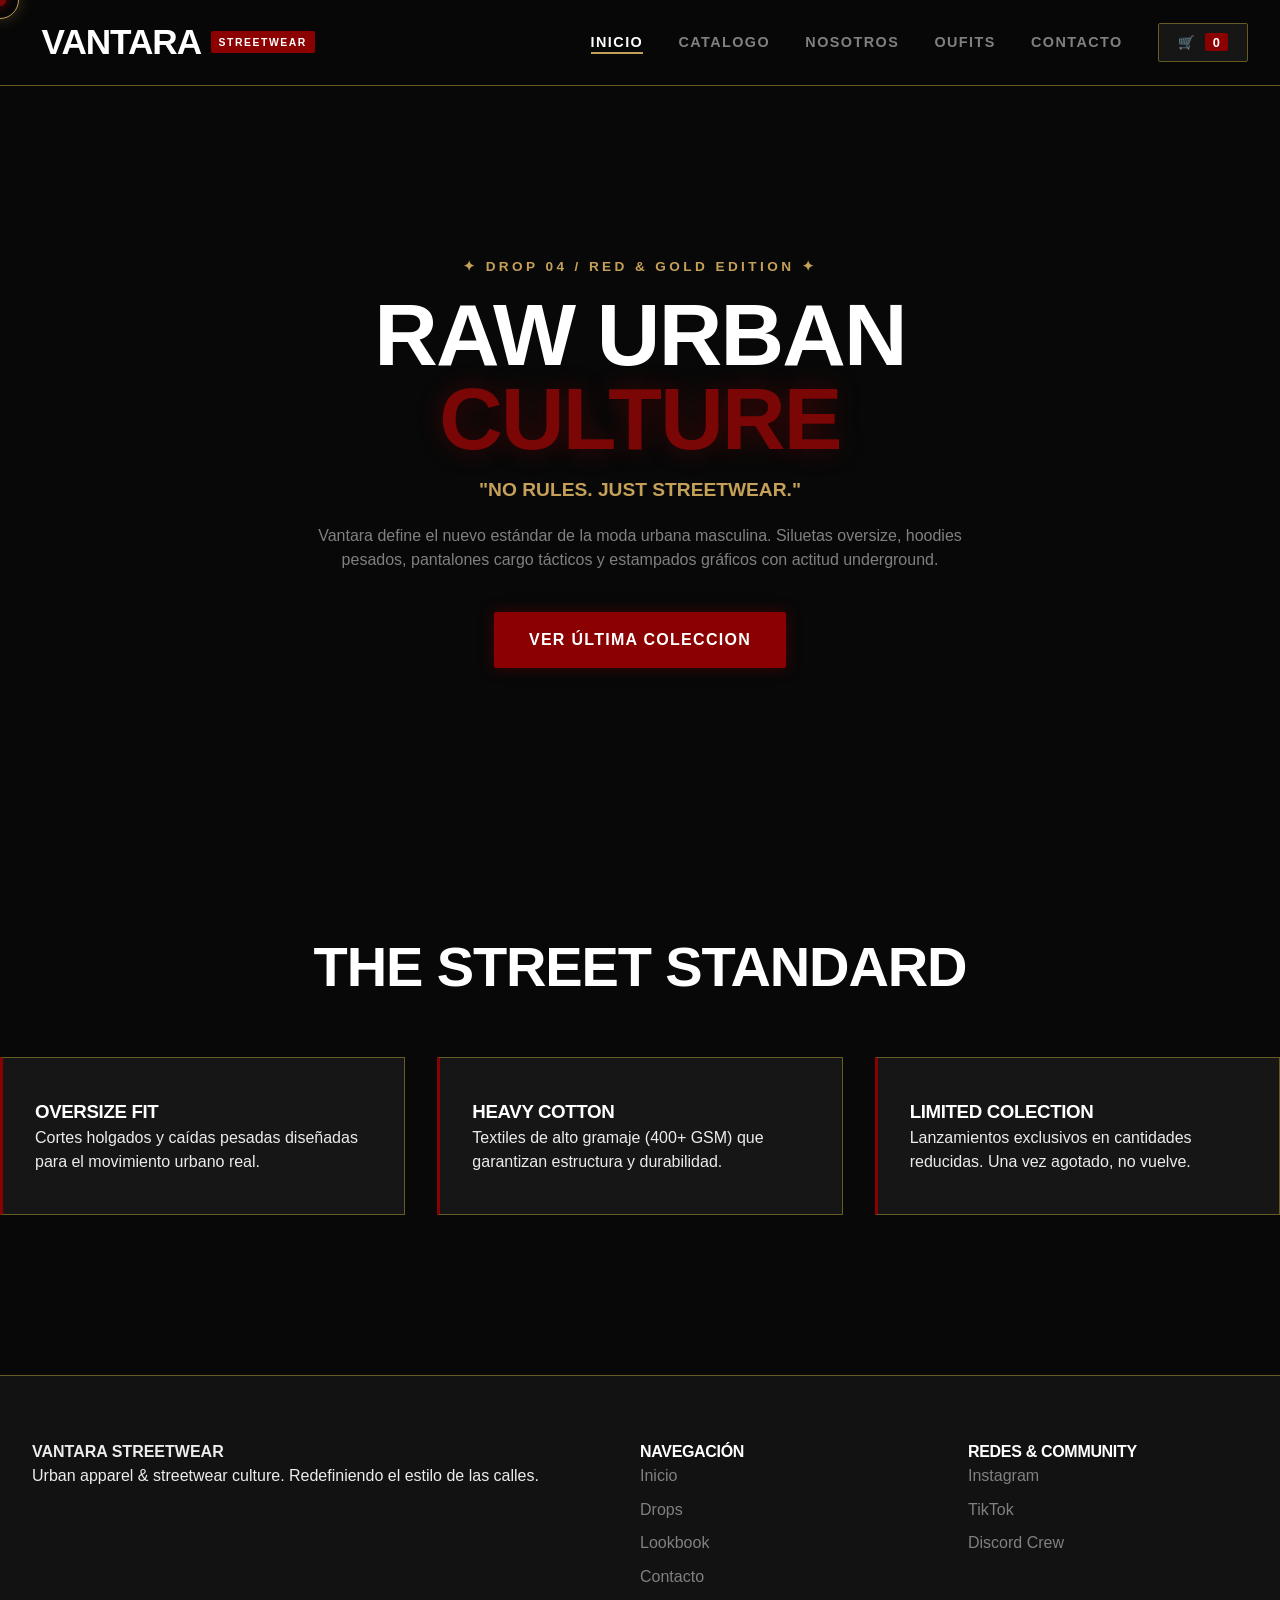
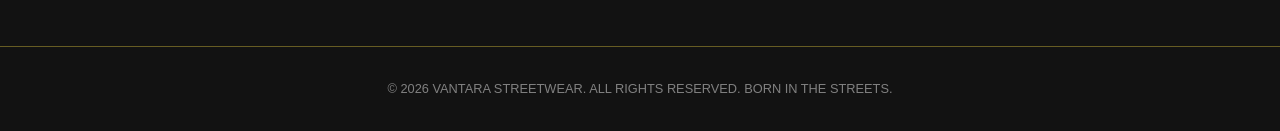
==== commit 55a31c66: "Add files via upload terminado" ====
--- a/index.html
+++ b/index.html
@@ -4,7 +4,7 @@
   <meta charset="UTF-8">
   <meta name="viewport" content="width=device-width, initial-scale=1.0">
   <title>VANTARA | Streetwear & Urban Menswear</title>
-  <link rel="stylesheet" href="Untitled-1.css">
+  <link rel="stylesheet" href="estilos.css">
   <link rel="preconnect" href="https://fonts.googleapis.com">
   <link rel="preconnect" href="https://fonts.gstatic.com" crossorigin>
   <link href="https://fonts.googleapis.com/css2?family=Anton&family=Space+Grotesk:wght@400;600;700&display=swap" rel="stylesheet">
@@ -236,6 +236,6 @@
   <!-- TOAST NOTIFICACIÓN -->
   <div id="toast" class="toast"></div>
 
-  <script src="Untitled-1.js"></script>
+  <script src="script.js"></script>
 </body>
 </html>
--- a/estilos.css
+++ b/estilos.css
@@ -0,0 +1,836 @@
+
+
+@import url('https://fonts.googleapis.com/css2?family=Inter:wght@300;400;600;700&family=Syne:wght@700;800&display=swap');
+
+:root {
+  --bg-primary: #080808;
+  --bg-secondary: #121212;
+  --bg-card: #161616;
+  --border-color: #665c23;
+  
+  /* ROJO MÁS OSCURO (Carmesí / Sangre) */
+  --red-crimson: #8b0000;
+  --red-hover: #7a0606;
+  --red-glow: rgba(139, 0, 0, 0.4);
+  
+  /* DORADO METÁLICO */
+  --gold-metallic: #c5a059;
+  --gold-glow: rgba(197, 160, 89, 0.3);
+  
+  --text-main: #ececec;
+  --text-muted: #808080;
+  --white: #ffffff;
+  --transition: all 0.3s cubic-bezier(0.2, 0.8, 0.2, 1);
+}
+
+*, *::before, *::after {
+  box-sizing: border-box;
+  margin: 0;
+  padding: 0;
+  cursor: none; 
+}
+
+html {
+  scroll-behavior: smooth;
+}
+
+body {
+  background-color: var(--bg-primary);
+  color: var(--text-main);
+  font-family: 'Inter', sans-serif;
+  line-height: 1.5;
+  overflow-x: hidden;
+}
+
+h1, h2, h3, h4, h5, h6 {
+  font-family: 'Syne', sans-serif;
+  font-weight: 800;
+  text-transform: uppercase;
+  letter-spacing: -0.02em;
+  color: var(--white);
+}
+
+.custom-cursor {
+  position: fixed;
+  top: 0;
+  left: 0;
+  width: 12px;
+  height: 12px;
+  background-color: var(--red-hover);
+  border-radius: 50%;
+  pointer-events: none;
+  z-index: 9999;
+  transform: translate(-50%, -50%);
+  transition: transform 0.1s ease, width 0.2s ease, height 0.2s ease, background-color 0.2s ease;
+  box-shadow: 0 0 10px var(--red-hover);
+}
+
+.cursor-follower {
+  position: fixed;
+  top: 0;
+  left: 0;
+  width: 38px;
+  height: 38px;
+  border: 1px solid var(--gold-metallic);
+  border-radius: 50%;
+  pointer-events: none;
+  z-index: 9998;
+  transform: translate(-50%, -50%);
+  transition: transform 0.18s ease-out, border-color 0.2s ease;
+  box-shadow: 0 0 15px var(--gold-glow);
+}
+
+/* Estado Expandido sobre Elementos Hover */
+body.hovering .custom-cursor {
+  width: 20px;
+  height: 20px;
+  background-color: var(--gold-metallic);
+  box-shadow: 0 0 15px var(--gold-metallic);
+}
+
+body.hovering .cursor-follower {
+  width: 55px;
+  height: 55px;
+  border-color: var(--red-hover);
+}
+
+.trail-dot {
+  position: fixed;
+  width: 6px;
+  height: 6px;
+  background-color: var(--red-crimson);
+  border-radius: 50%;
+  pointer-events: none;
+  z-index: 9997;
+  opacity: 0.8;
+  animation: fadeOutTrail 0.6s forwards linear;
+}
+
+@keyframes fadeOutTrail {
+  to {
+    opacity: 0;
+    transform: scale(0.2);
+  }
+}
+
+.site-header {
+  position: fixed;
+  top: 0;
+  left: 0;
+  width: 100%;
+  background-color: rgba(8, 8, 8, 0.92);
+  backdrop-filter: blur(12px);
+  border-bottom: 1px solid var(--border-color);
+  z-index: 1000;
+}
+
+.header-inner {
+  max-width: 1300px;
+  margin: 0 auto;
+  padding: 1rem 2rem;
+  display: flex;
+  align-items: center;
+  justify-content: space-between;
+}
+
+.brand {
+  display: flex;
+  align-items: center;
+  gap: 0.6rem;
+  text-decoration: none;
+}
+
+.brand-name {
+  font-family: 'Syne', sans-serif;
+  font-size: 2.2rem;
+  font-weight: 800;
+  letter-spacing: -0.03em;
+  color: var(--white);
+  transition: var(--transition);
+}
+
+.brand:hover .brand-name {
+  color: var(--red-hover);
+  text-shadow: 0 0 15px var(--red-glow);
+}
+
+.brand-tag {
+  font-size: 0.65rem;
+  font-weight: 700;
+  background-color: var(--red-crimson);
+  color: var(--white);
+  padding: 0.2rem 0.5rem;
+  border-radius: 2px;
+  letter-spacing: 0.15em;
+}
+
+.main-nav .nav-list {
+  list-style: none;
+  display: flex;
+  align-items: center;
+  gap: 2.2rem;
+}
+
+.nav-link {
+  text-decoration: none;
+  color: var(--text-muted);
+  font-weight: 600;
+  font-size: 0.9rem;
+  text-transform: uppercase;
+  letter-spacing: 0.1em;
+  transition: var(--transition);
+  position: relative;
+}
+
+.nav-link:hover, .nav-link.current {
+  color: var(--white);
+}
+
+.nav-link::after {
+  content: '';
+  position: absolute;
+  bottom: -4px;
+  left: 0;
+  width: 0;
+  height: 2px;
+  background-color: var(--gold-metallic);
+  transition: var(--transition);
+}
+
+.nav-link:hover::after, .nav-link.current::after {
+  width: 100%;
+}
+
+.cart-btn {
+  background: var(--bg-card);
+  border: 1px solid var(--border-color);
+  color: var(--white);
+  padding: 0.6rem 1.2rem;
+  border-radius: 2px;
+  display: flex;
+  align-items: center;
+  gap: 0.6rem;
+  transition: var(--transition);
+}
+
+.cart-btn:hover {
+  border-color: var(--gold-metallic);
+  box-shadow: 0 0 15px var(--gold-glow);
+}
+
+.cart-count {
+  background-color: var(--red-crimson);
+  color: var(--white);
+  font-weight: 700;
+  font-size: 0.8rem;
+  padding: 0.1rem 0.5rem;
+  border-radius: 2px;
+}
+
+
+.page {
+  display: none;
+  padding-top: 5rem;
+  opacity: 0;
+  transition: opacity 0.4s ease;
+}
+
+.page.active {
+  display: block;
+  opacity: 1;
+}
+
+.wrap {
+  max-width: 1300px;
+  margin: 0 auto;
+  padding: 0 2rem;
+}
+
+.section {
+  padding: 5rem 0;
+}
+
+.section-title {
+  font-size: 3.5rem;
+  text-align: center;
+  margin-bottom: 0.5rem;
+}
+
+.section-sub {
+  text-align: center;
+  color: var(--text-muted);
+  max-width: 600px;
+  margin: 0 auto 3.5rem auto;
+  font-size: 0.95rem;
+}
+
+.hero {
+  position: relative;
+  height: 85vh;
+  min-height: 580px;
+  background: url('https://encrypted-tbn0.gstatic.com/images?q=tbn:ANd9GcTZp_iRd8N-5KlCnA3G2BZxigWk1JzmtuJ_IPQB4wzftZEiuYru_DK5o4I7&s=10') no-repeat center center/cover;
+  display: flex;
+  align-items: center;
+  justify-content: center;
+  text-align: center;
+}
+
+.hero-overlay {
+  position: absolute;
+  top: 0;
+  left: 0;
+  width: 100%;
+  height: 100%;
+  background: linear-gradient(180deg, rgba(8,8,8,0.5) 0%, rgba(8,8,8,0.98) 100%);
+}
+
+.hero-content {
+  position: relative;
+  z-index: 2;
+  max-width: 900px;
+  padding: 0 1.5rem;
+}
+
+.hero-kicker {
+  color: var(--gold-metallic);
+  font-weight: 700;
+  letter-spacing: 0.25em;
+  margin-bottom: 1rem;
+  font-size: 0.85rem;
+}
+
+.hero-title {
+  font-size: 5.5rem;
+  line-height: 0.95;
+  margin-bottom: 1rem;
+}
+
+.hero-title span {
+  color: var(--red-hover);
+  text-shadow: 0 0 25px var(--red-glow);
+}
+
+.hero-slogan {
+  font-size: 1.2rem;
+  color: var(--gold-metallic);
+  margin-bottom: 1.2rem;
+  font-weight: 600;
+}
+
+.hero-intro {
+  font-size: 1rem;
+  color: var(--text-muted);
+  margin-bottom: 2.5rem;
+  max-width: 650px;
+  margin-left: auto;
+  margin-right: auto;
+}
+
+/* BOTONES */
+.btn {
+  display: inline-block;
+  padding: 1rem 2.2rem;
+  font-family: 'Syne', sans-serif;
+  font-size: 1rem;
+  font-weight: 800;
+  letter-spacing: 0.08em;
+  border: none;
+  transition: var(--transition);
+  text-decoration: none;
+  border-radius: 2px;
+}
+
+.btn-cta {
+  background-color: var(--red-crimson);
+  color: var(--white);
+  box-shadow: 0 0 15px var(--red-glow);
+}
+
+.btn-cta:hover {
+  background-color: var(--red-hover);
+  transform: translateY(-3px);
+  box-shadow: 0 0 25px rgba(167, 0, 0, 0.6);
+}
+
+.btn-ghost {
+  background-color: transparent;
+  color: var(--white);
+  border: 1px solid var(--gold-metallic);
+}
+
+.btn-ghost:hover {
+  background-color: var(--gold-metallic);
+  color: var(--bg-primary);
+  transform: translateY(-3px);
+}
+
+.btn-added {
+  background-color: #464113 !important;
+  color: white !important;
+}
+
+.about-grid {
+  display: flex !important;
+  flex-direction: row !important;
+  align-items: center !important;
+  justify-content: center !important;
+  gap: 3rem !important;
+  max-width: 1100px;
+  margin: 2rem auto 4rem auto !important;
+}
+
+.about-text {
+  flex: 1;
+  text-align: left;
+}
+
+.about-photo {
+  flex: 1;
+  max-width: 420px;
+  width: 100%;
+  height: 380px;
+  object-fit: cover;
+  border-radius: 2px;
+  border: 1px solid var(--border-color);
+}
+
+.team-grid {
+  display: flex !important;
+  flex-wrap: wrap !important;
+  justify-content: center !important;
+  align-items: stretch !important;
+  gap: 2rem !important;
+  max-width: 1200px;
+  margin: 3rem auto 0 auto !important;
+}
+
+.team-card {
+  flex: 0 1 260px !important;
+  max-width: 280px;
+  background-color: var(--bg-card);
+  border: 1px solid var(--border-color);
+  border-radius: 2px;
+  text-align: center;
+  padding-bottom: 1.5rem;
+  transition: var(--transition);
+}
+
+.team-card:hover {
+  border-color: var(--gold-metallic);
+  transform: translateY(-5px);
+}
+
+.team-card img {
+  width: 100%;
+  height: 300px;
+  object-fit: cover;
+  margin-bottom: 1rem;
+}
+
+.team-card h4 {
+  font-size: 1.3rem;
+  margin-bottom: 0.3rem;
+}
+
+.team-card p {
+  font-size: 0.85rem;
+  color: var(--gold-metallic);
+  font-weight: 600;
+}
+
+
+.feature-row {
+  display: grid;
+  grid-template-columns: repeat(auto-fit, minmax(280px, 1fr));
+  gap: 2rem;
+  margin-top: 3rem;
+}
+
+.feature-card {
+  background-color: var(--bg-card);
+  border: 1px solid var(--border-color);
+  padding: 2.5rem 2rem;
+  border-left: 3px solid var(--red-crimson);
+  transition: var(--transition);
+  transform-style: preserve-3d;
+}
+
+.feature-card:hover {
+  border-color: var(--gold-metallic);
+  box-shadow: 0 10px 30px rgba(0,0,0,0.5);
+}
+
+.products-grid {
+  display: grid;
+  grid-template-columns: repeat(auto-fit, minmax(280px, 1fr));
+  gap: 2.5rem;
+}
+
+.product-card {
+  background-color: var(--bg-card);
+  border: 1px solid var(--border-color);
+  display: flex;
+  flex-direction: column;
+  transition: border-color 0.3s ease, box-shadow 0.3s ease;
+  transform-style: preserve-3d;
+  perspective: 1000px;
+}
+
+.product-card:hover {
+  border-color: var(--red-crimson);
+  box-shadow: 0 15px 35px rgba(139, 0, 0, 0.25);
+}
+
+.product-img-wrapper {
+  width: 100%;
+  height: 360px;
+  overflow: hidden;
+  background-color: #000;
+}
+
+.product-card img {
+  width: 100%;
+  height: 100%;
+  object-fit: cover;
+  transition: transform 0.5s cubic-bezier(0.2, 0.8, 0.2, 1);
+}
+
+.product-card:hover img {
+  transform: scale(1.08);
+}
+
+.product-info {
+  padding: 1.5rem;
+  display: flex;
+  flex-direction: column;
+  flex-grow: 1;
+}
+
+.product-info h3 {
+  font-size: 1.4rem;
+  margin-bottom: 0.4rem;
+}
+
+.product-desc {
+  font-size: 0.88rem;
+  color: var(--text-muted);
+  margin-bottom: 1rem;
+  flex-grow: 1;
+}
+
+.product-price {
+  font-family: 'Syne', sans-serif;
+  font-size: 1.6rem;
+  color: var(--gold-metallic);
+  margin-bottom: 1.2rem;
+}
+
+.product-actions {
+  display: flex;
+  gap: 0.8rem;
+}
+
+.product-actions .btn {
+  flex: 1;
+  padding: 0.7rem 0.5rem;
+  font-size: 0.8rem;
+  text-align: center;
+}
+
+.carousel {
+  position: relative;
+  max-width: 950px;
+  height: 520px;
+  margin: 0 auto 4rem auto;
+  overflow: hidden;
+  border: 1px solid var(--border-color);
+}
+
+.carousel-track {
+  display: flex;
+  height: 100%;
+  transition: transform 0.5s ease;
+}
+
+.carousel-track img {
+  min-width: 100%;
+  height: 100%;
+  object-fit: cover;
+}
+
+.carousel-btn {
+  position: absolute;
+  top: 50%;
+  transform: translateY(-50%);
+  background: rgba(8, 8, 8, 0.85);
+  border: 1px solid var(--border-color);
+  color: var(--white);
+  width: 48px;
+  height: 48px;
+  display: flex;
+  align-items: center;
+  justify-content: center;
+  z-index: 10;
+  transition: var(--transition);
+}
+
+.carousel-btn:hover {
+  border-color: var(--red-crimson);
+  color: var(--red-hover);
+}
+
+.carousel-btn.prev { left: 1rem; }
+.carousel-btn.next { right: 1rem; }
+
+.gallery-grid {
+  display: grid;
+  grid-template-columns: repeat(auto-fit, minmax(260px, 1fr));
+  gap: 1.5rem;
+}
+
+.gallery-item {
+  height: 320px;
+  overflow: hidden;
+  border: 1px solid var(--border-color);
+}
+
+.gallery-item img {
+  width: 100%;
+  height: 100%;
+  object-fit: cover;
+  transition: transform 0.5s ease;
+}
+
+.gallery-item:hover img {
+  transform: scale(1.1);
+}
+
+
+.contact-form {
+  max-width: 750px;
+  margin: 0 auto;
+  background-color: var(--bg-card);
+  border: 1px solid var(--border-color);
+  padding: 3rem;
+}
+
+.form-row {
+  display: grid;
+  grid-template-columns: 1fr 1fr;
+  gap: 1.5rem;
+}
+
+.contact-form label {
+  display: flex;
+  flex-direction: column;
+  gap: 0.5rem;
+  font-size: 0.85rem;
+  font-weight: 600;
+  color: var(--text-muted);
+  margin-bottom: 1.5rem;
+}
+
+.contact-form input,
+.contact-form textarea {
+  width: 100%;
+  padding: 0.9rem 1rem;
+  background-color: var(--bg-secondary);
+  border: 1px solid var(--border-color);
+  color: var(--white);
+  font-family: 'Inter', sans-serif;
+  font-size: 0.95rem;
+  transition: var(--transition);
+}
+
+.contact-form input:focus,
+.contact-form textarea:focus {
+  outline: none;
+  border-color: var(--red-crimson);
+  box-shadow: 0 0 10px var(--red-glow);
+}
+
+.modal-overlay, .cart-overlay {
+  position: fixed;
+  top: 0;
+  left: 0;
+  width: 100%;
+  height: 100%;
+  background: rgba(0, 0, 0, 0.85);
+  backdrop-filter: blur(8px);
+  z-index: 2000;
+  opacity: 0;
+  visibility: hidden;
+  transition: var(--transition);
+}
+
+.modal-overlay.open, .cart-overlay.open {
+  opacity: 1;
+  visibility: visible;
+}
+
+.modal {
+  position: absolute;
+  top: 50%;
+  left: 50%;
+  transform: translate(-50%, -50%) scale(0.92);
+  background-color: var(--bg-card);
+  border: 1px solid var(--border-color);
+  width: 90%;
+  max-width: 750px;
+  padding: 2.5rem;
+  transition: var(--transition);
+}
+
+.modal-overlay.open .modal {
+  transform: translate(-50%, -50%) scale(1);
+}
+
+.modal-body {
+  display: grid;
+  grid-template-columns: 1fr 1fr;
+  gap: 2rem;
+  align-items: center;
+}
+
+.modal-body img {
+  width: 100%;
+  height: 350px;
+  object-fit: cover;
+}
+
+.modal-close {
+  position: absolute;
+  top: 1rem;
+  right: 1rem;
+  background: transparent;
+  border: none;
+  color: var(--white);
+  font-size: 1.4rem;
+}
+
+/* PANEL CARRITO */
+.cart-panel {
+  position: fixed;
+  top: 0;
+  right: -420px;
+  width: 100%;
+  max-width: 400px;
+  height: 100%;
+  background-color: var(--bg-card);
+  border-left: 1px solid var(--border-color);
+  z-index: 2005;
+  display: flex;
+  flex-direction: column;
+  transition: right 0.4s ease;
+}
+
+.cart-panel.open { right: 0; }
+
+.cart-head {
+  padding: 1.5rem 2rem;
+  border-bottom: 1px solid var(--border-color);
+  display: flex;
+  align-items: center;
+  justify-content: space-between;
+}
+
+.cart-items {
+  flex-grow: 1;
+  overflow-y: auto;
+  padding: 1.5rem 2rem;
+}
+
+.cart-item {
+  display: flex;
+  gap: 1rem;
+  align-items: center;
+  margin-bottom: 1.5rem;
+  padding-bottom: 1.5rem;
+  border-bottom: 1px solid var(--border-color);
+}
+
+.cart-item img {
+  width: 70px;
+  height: 70px;
+  object-fit: cover;
+}
+
+.cart-foot {
+  padding: 1.5rem 2rem;
+  border-top: 1px solid var(--border-color);
+  background-color: var(--bg-secondary);
+}
+
+.cart-total {
+  font-family: 'Syne', sans-serif;
+  font-size: 1.5rem;
+  margin-bottom: 1rem;
+  display: flex;
+  justify-content: space-between;
+}
+
+.cart-total span { color: var(--gold-metallic); }
+
+/* TOAST & FOOTER */
+.toast {
+  position: fixed;
+  bottom: 2rem;
+  right: 2rem;
+  background-color: var(--bg-card);
+  border: 1px solid var(--red-crimson);
+  color: var(--white);
+  padding: 1rem 1.8rem;
+  font-weight: 600;
+  box-shadow: 0 0 20px var(--red-glow);
+  z-index: 3000;
+  transform: translateY(100px);
+  opacity: 0;
+  transition: var(--transition);
+}
+
+.toast.show {
+  transform: translateY(0);
+  opacity: 1;
+}
+
+.site-footer {
+  background-color: var(--bg-secondary);
+  border-top: 1px solid var(--border-color);
+  padding: 4rem 0 2rem 0;
+  margin-top: 5rem;
+}
+
+.footer-inner {
+  display: grid;
+  grid-template-columns: 2fr 1fr 1fr;
+  gap: 3rem;
+  margin-bottom: 3rem;
+}
+
+.footer-links a {
+  display: block;
+  color: var(--text-muted);
+  text-decoration: none;
+  margin-bottom: 0.6rem;
+  transition: var(--transition);
+}
+
+.footer-links a:hover {
+  color: var(--red-hover);
+  transform: translateX(4px);
+}
+
+.copyright {
+  text-align: center;
+  color: var(--text-muted);
+  font-size: 0.8rem;
+  border-top: 1px solid var(--border-color);
+  padding-top: 2rem;
+}
+
+@media (max-width: 900px) {
+  .hero-title { font-size: 3.5rem; }
+  .about-grid { flex-direction: column !important; }
+  .modal-body, .footer-inner, .form-row { grid-template-columns: 1fr; }
+  .main-nav { display: none; }
+}
